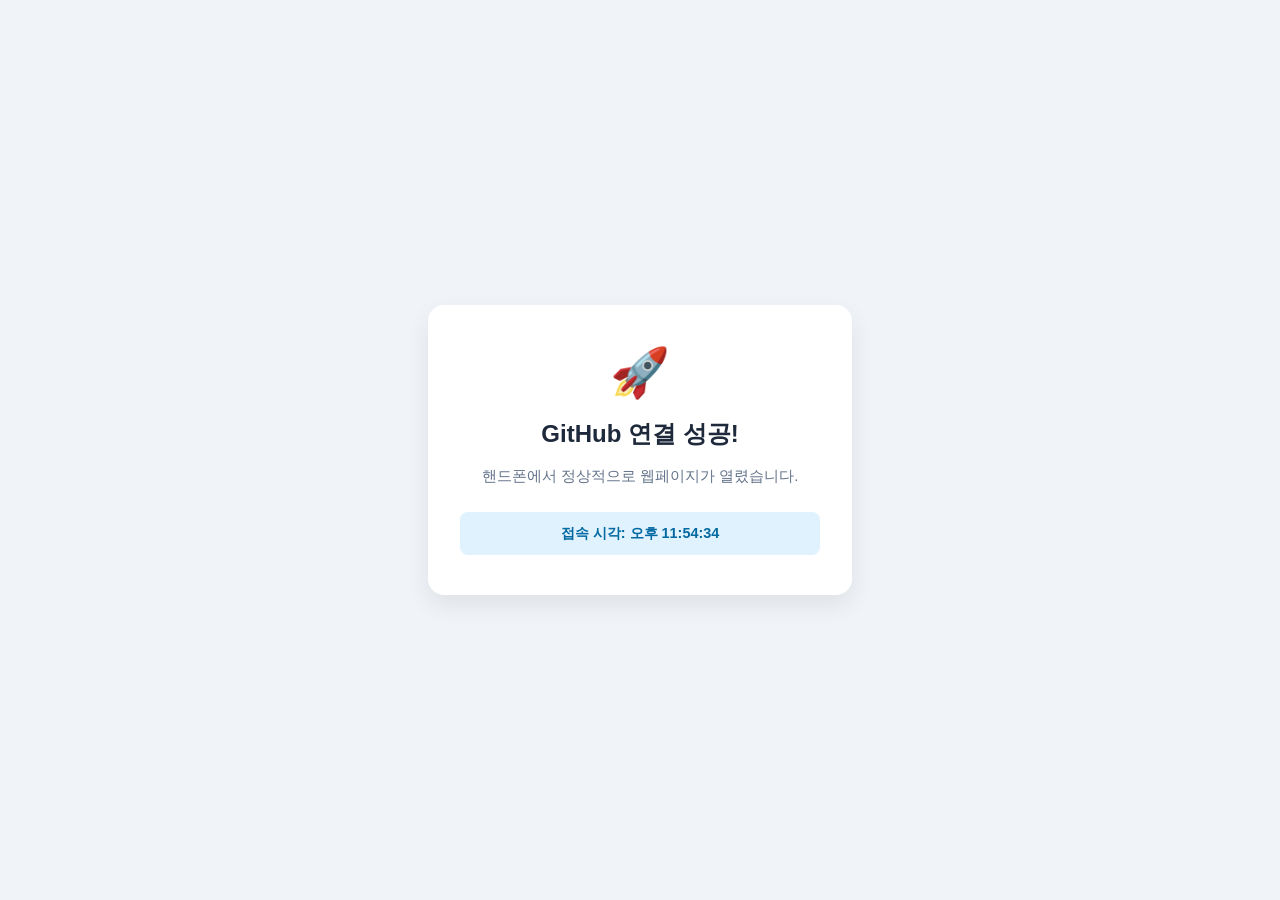
==== index.html @ 426f31ca "Add test index.html" ====
﻿<!DOCTYPE html>
<html lang="ko">
<head>
  <meta charset="UTF-8">
  <meta name="viewport" content="width=device-width, initial-scale=1.0">
  <title>모바일 연동 테스트</title>
  <style>
    body {
      margin: 0;
      padding: 0;
      font-family: -apple-system, BlinkMacSystemFont, "Segoe UI", Roboto, sans-serif;
      background: #f0f4f8;
      display: flex;
      justify-content: center;
      align-items: center;
      min-height: 100vh;
    }
    .card {
      background: white;
      padding: 2.5rem 2rem;
      border-radius: 16px;
      box-shadow: 0 10px 25px rgba(0,0,0,0.08);
      text-align: center;
      max-width: 360px;
      width: 90%;
    }
    .icon { font-size: 3rem; margin-bottom: 1rem; }
    h1 { font-size: 1.5rem; color: #1e293b; margin-bottom: 0.5rem; }
    p { color: #64748b; font-size: 0.95rem; line-height: 1.5; }
    .status {
      margin-top: 1.5rem;
      padding: 0.75rem 1rem;
      background: #e0f2fe;
      color: #0369a1;
      border-radius: 8px;
      font-weight: 600;
      font-size: 0.9rem;
    }
  </style>
</head>
<body>
  <div class="card">
    <div class="icon">🚀</div>
    <h1>GitHub 연결 성공!</h1>
    <p>핸드폰에서 정상적으로 웹페이지가 열렸습니다.</p>
    <div class="status" id="time"></div>
  </div>
  <script>
    document.getElementById('time').textContent = '접속 시각: ' + new Date().toLocaleTimeString('ko-KR');
  </script>
</body>
</html>
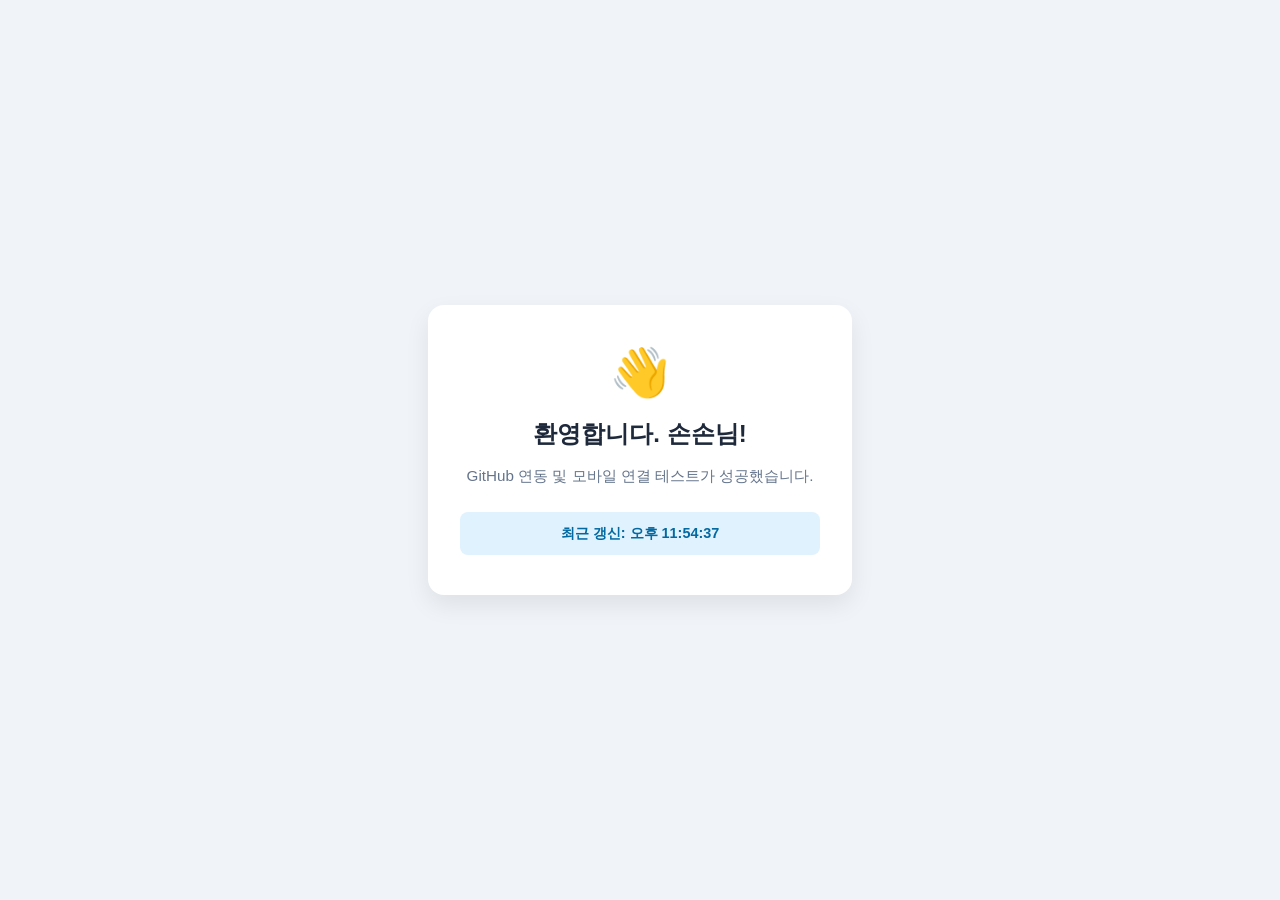
==== commit 70211f3c: "Update greeting message to '환영합니다. 손손님'" ====
--- a/index.html
+++ b/index.html
@@ -40,13 +40,13 @@
 </head>
 <body>
   <div class="card">
-    <div class="icon">🚀</div>
-    <h1>GitHub 연결 성공!</h1>
-    <p>핸드폰에서 정상적으로 웹페이지가 열렸습니다.</p>
+    <div class="icon">👋</div>
+    <h1>환영합니다. 손손님!</h1>
+    <p>GitHub 연동 및 모바일 연결 테스트가 성공했습니다.</p>
     <div class="status" id="time"></div>
   </div>
   <script>
-    document.getElementById('time').textContent = '접속 시각: ' + new Date().toLocaleTimeString('ko-KR');
+    document.getElementById('time').textContent = '최근 갱신: ' + new Date().toLocaleTimeString('ko-KR');
   </script>
 </body>
 </html>
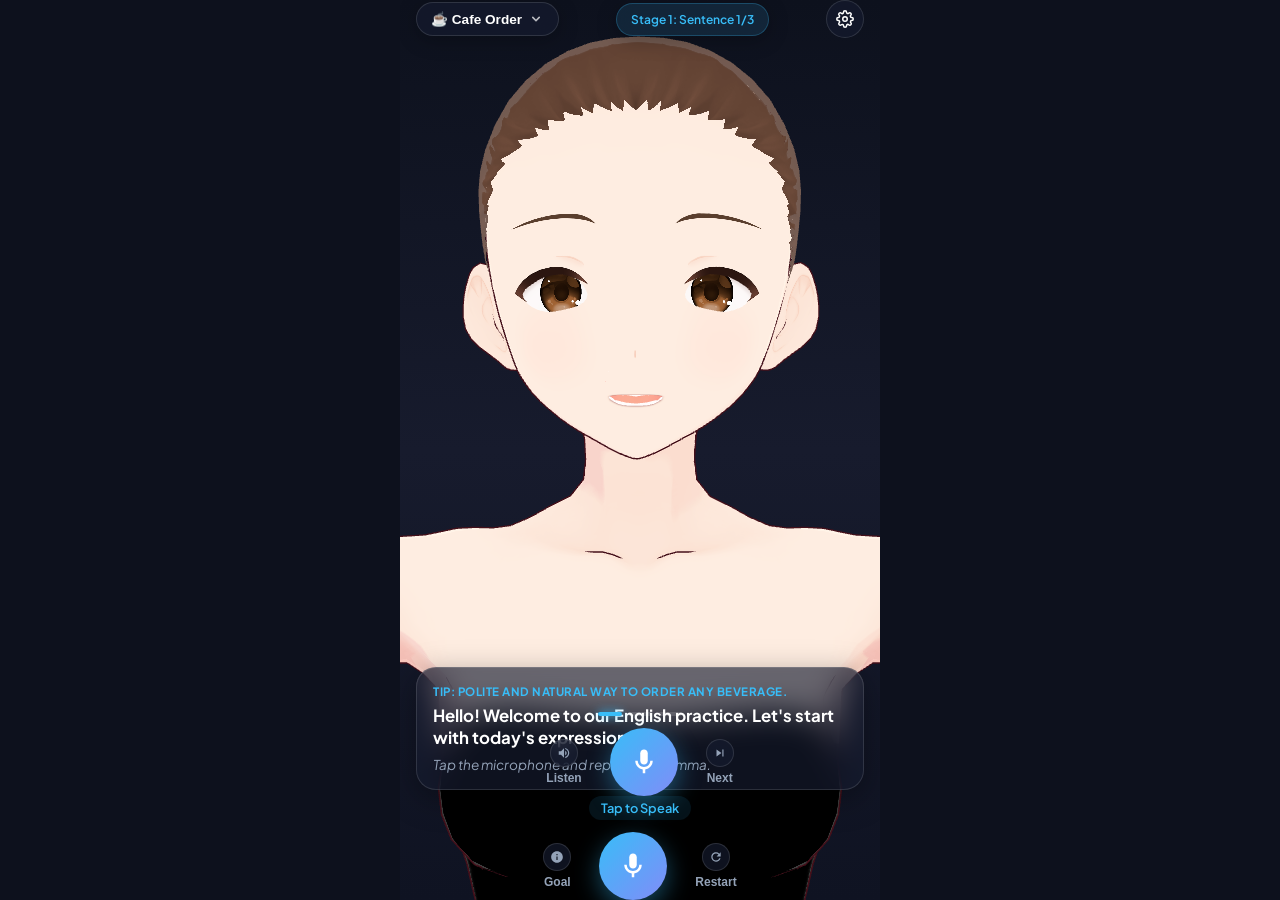
==== commit f48efd6c: "Publish Emma 3D English Tutor app to GitHub Pages" ====
--- a/index.html
+++ b/index.html
@@ -1,52 +1,171 @@
-﻿<!DOCTYPE html>
-<html lang="ko">
+<!DOCTYPE html>
+<html lang="en">
 <head>
   <meta charset="UTF-8">
-  <meta name="viewport" content="width=device-width, initial-scale=1.0">
-  <title>모바일 연동 테스트</title>
-  <style>
-    body {
-      margin: 0;
-      padding: 0;
-      font-family: -apple-system, BlinkMacSystemFont, "Segoe UI", Roboto, sans-serif;
-      background: #f0f4f8;
-      display: flex;
-      justify-content: center;
-      align-items: center;
-      min-height: 100vh;
+  <meta name="viewport" content="width=device-width, initial-scale=1.0, maximum-scale=1.0, user-scalable=no, viewport-fit=cover">
+  <meta name="theme-color" content="#121526">
+  <meta name="apple-mobile-web-app-capable" content="yes">
+  <meta name="apple-mobile-web-app-status-bar-style" content="black-translucent">
+  <title>Emma - 3D English Tutor</title>
+  <link rel="manifest" href="./manifest.json">
+  <link rel="stylesheet" href="./style.css">
+  <link rel="preconnect" href="https://fonts.googleapis.com">
+  <link rel="preconnect" href="https://fonts.gstatic.com" crossorigin>
+  <link href="https://fonts.googleapis.com/css2?family=Plus+Jakarta+Sans:wght@400;600;700;800&display=swap" rel="stylesheet">
+  <script type="importmap">
+  {
+    "imports": {
+      "three": "./lib/three.module.js",
+      "three/addons/loaders/GLTFLoader.js": "./lib/GLTFLoader.js",
+      "@pixiv/three-vrm": "./lib/three-vrm.module.js"
     }
-    .card {
-      background: white;
-      padding: 2.5rem 2rem;
-      border-radius: 16px;
-      box-shadow: 0 10px 25px rgba(0,0,0,0.08);
-      text-align: center;
-      max-width: 360px;
-      width: 90%;
-    }
-    .icon { font-size: 3rem; margin-bottom: 1rem; }
-    h1 { font-size: 1.5rem; color: #1e293b; margin-bottom: 0.5rem; }
-    p { color: #64748b; font-size: 0.95rem; line-height: 1.5; }
-    .status {
-      margin-top: 1.5rem;
-      padding: 0.75rem 1rem;
-      background: #e0f2fe;
-      color: #0369a1;
-      border-radius: 8px;
-      font-weight: 600;
-      font-size: 0.9rem;
-    }
-  </style>
+  }
+  </script>
 </head>
 <body>
-  <div class="card">
-    <div class="icon">👋</div>
-    <h1>환영합니다. 손손님!</h1>
-    <p>GitHub 연동 및 모바일 연결 테스트가 성공했습니다.</p>
-    <div class="status" id="time"></div>
+  <div id="app-container">
+    <!-- Top Floating Header -->
+    <header class="app-header">
+      <button id="topic-select-btn" class="glass-pill topic-badge">
+        <span id="topic-title">☕ Cafe Order</span>
+        <svg class="dropdown-icon" viewBox="0 0 20 20" fill="currentColor">
+          <path fill-rule="evenodd" d="M5.293 7.293a1 1 0 011.414 0L10 10.586l3.293-3.293a1 1 0 111.414 1.414l-4 4a1 1 0 01-1.414 0l-4-4a1 1 0 010-1.414z" clip-rule="evenodd" />
+        </svg>
+      </button>
+
+      <div id="stage-badge" class="glass-pill stage-pill">Stage 1: Sentence 1/3</div>
+
+      <button id="settings-btn" class="glass-icon-btn" aria-label="Settings">
+        <svg viewBox="0 0 24 24" fill="none" stroke="currentColor" stroke-width="2">
+          <circle cx="12" cy="12" r="3"></circle>
+          <path d="M19.4 15a1.65 1.65 0 0 0 .33 1.82l.06.06a2 2 0 1 1-2.83 2.83l-.06-.06a1.65 1.65 0 0 0-1.82-.33 1.65 1.65 0 0 0-1 1.51V21a2 2 0 1 1-4 0v-.09A1.65 1.65 0 0 0 9 19.4a1.65 1.65 0 0 0-1.82.33l-.06.06a2 2 0 1 1-2.83-2.83l.06-.06a1.65 1.65 0 0 0 .33-1.82 1.65 1.65 0 0 0-1.51-1H3a2 2 0 1 1 0-4h.09A1.65 1.65 0 0 0 4.6 9a1.65 1.65 0 0 0-.33-1.82l-.06-.06a2 2 0 1 1 2.83-2.83l.06.06a1.65 1.65 0 0 0 1.82.33H9a1.65 1.65 0 0 0 1-1.51V3a2 2 0 1 1 4 0v.09a1.65 1.65 0 0 0 1 1.51 1.65 1.65 0 0 0 1.82-.33l.06-.06a2 2 0 1 1 2.83 2.83l-.06.06a1.65 1.65 0 0 0-.33 1.82V9a1.65 1.65 0 0 0 1.51 1H21a2 2 0 1 1 0 4h-.09a1.65 1.65 0 0 0-1.51 1z"></path>
+        </svg>
+      </button>
+    </header>
+
+    <!-- 3D Avatar Viewport -->
+    <main class="viewport-stage">
+      <canvas id="vrm-canvas"></canvas>
+    </main>
+
+    <!-- Floating Subtitle Area (100% English Immersion) -->
+    <section class="subtitles-card glass-panel">
+      <div id="tip-text" class="sub-tip">Tip: Loading...</div>
+      <div id="avatar-subtitle" class="avatar-speech">"Welcome! Let's start practicing English."</div>
+      <div id="user-subtitle" class="user-speech">Tap the microphone below to begin.</div>
+    </section>
+
+    <!-- Bottom Controls Dock -->
+    <footer class="bottom-dock">
+      <!-- Stage 1 Controls (Listen & Repeat Mode) -->
+      <div id="stage1-controls" class="controls-row">
+        <div id="step-dots" class="step-dots"></div>
+
+        <div class="main-action-group">
+          <button id="listen-btn" class="glass-round-btn action-side-btn" title="Listen Again">
+            <svg viewBox="0 0 24 24" fill="currentColor"><path d="M3 9v6h4l5 5V4L7 9H3zm13.5 3c0-1.77-1.02-3.29-2.5-4.03v8.05c1.48-.73 2.5-2.25 2.5-4.02zM14 3.23v2.06c2.89.86 5 3.54 5 6.71s-2.11 5.85-5 6.71v2.06c4.01-.91 7-4.49 7-8.77s-2.99-7.86-7-8.77z"/></svg>
+            <span>Listen</span>
+          </button>
+
+          <button id="repeat-mic-btn" class="big-mic-btn" aria-label="Speak">
+            <div class="pulse-ring"></div>
+            <svg class="mic-icon" viewBox="0 0 24 24" fill="currentColor">
+              <path d="M12 14c1.66 0 3-1.34 3-3V5c0-1.66-1.34-3-3-3S9 3.34 9 5v6c0 1.66 1.34 3 3 3z"/>
+              <path d="M17 11c0 2.76-2.24 5-5 5s-5-2.24-5-5H5c0 3.53 2.61 6.43 6 6.92V21h2v-3.08c3.39-.49 6-3.39 6-6.92h-2z"/>
+            </svg>
+          </button>
+
+          <button id="next-sentence-btn" class="glass-round-btn action-side-btn" title="Next Sentence">
+            <svg viewBox="0 0 24 24" fill="currentColor"><path d="M6 18l8.5-6L6 6v12zM16 6v12h2V6h-2z"/></svg>
+            <span>Next</span>
+          </button>
+        </div>
+      </div>
+
+      <!-- Stage 2 Controls (Roleplay Mode) -->
+      <div id="stage2-controls" class="controls-row hidden">
+        <div class="roleplay-status">
+          <span id="mic-status-text">Tap to Speak</span>
+        </div>
+
+        <div class="main-action-group">
+          <button id="goal-hint-btn" class="glass-round-btn action-side-btn" title="Mission Goal">
+            <svg viewBox="0 0 24 24" fill="currentColor"><path d="M12 2C6.48 2 2 6.48 2 12s4.48 10 10 10 10-4.48 10-10S17.52 2 12 2zm1 15h-2v-6h2v6zm0-8h-2V7h2v2z"/></svg>
+            <span>Goal</span>
+          </button>
+
+          <button id="roleplay-mic-btn" class="big-mic-btn" aria-label="Roleplay Voice Chat">
+            <div class="pulse-ring"></div>
+            <svg class="mic-icon" viewBox="0 0 24 24" fill="currentColor">
+              <path d="M12 14c1.66 0 3-1.34 3-3V5c0-1.66-1.34-3-3-3S9 3.34 9 5v6c0 1.66 1.34 3 3 3z"/>
+              <path d="M17 11c0 2.76-2.24 5-5 5s-5-2.24-5-5H5c0 3.53 2.61 6.43 6 6.92V21h2v-3.08c3.39-.49 6-3.39 6-6.92h-2z"/>
+            </svg>
+          </button>
+
+          <button id="reload-roleplay-btn" class="glass-round-btn action-side-btn" onclick="location.reload()" title="Reset">
+            <svg viewBox="0 0 24 24" fill="currentColor"><path d="M17.65 6.35A7.958 7.958 0 0012 4c-4.42 0-7.99 3.58-7.99 8s3.57 8 7.99 8c3.73 0 6.84-2.55 7.73-6h-2.08A5.99 5.99 0 0112 18c-3.31 0-6-2.69-6-6s2.69-6 6-6c1.66 0 3.14.69 4.22 1.78L13 11h7V4l-2.35 2.35z"/></svg>
+            <span>Restart</span>
+          </button>
+        </div>
+      </div>
+    </footer>
+
+    <!-- Loading Overlay -->
+    <div id="loading-overlay" class="overlay">
+      <div class="spinner"></div>
+      <div id="loading-text" class="loading-msg">Starting 3D VRM Engine...</div>
+    </div>
+
+    <!-- Topic Selection Modal -->
+    <div id="topic-modal" class="modal hidden">
+      <div class="modal-backdrop"></div>
+      <div class="modal-sheet">
+        <div class="sheet-header">
+          <h3>Choose Conversation Topic</h3>
+          <button id="close-topic-btn" class="close-btn">&times;</button>
+        </div>
+        <div id="topic-list-container" class="topic-grid"></div>
+      </div>
+    </div>
+
+    <!-- Settings Modal -->
+    <div id="settings-modal" class="modal hidden">
+      <div class="modal-backdrop"></div>
+      <div class="modal-sheet">
+        <div class="sheet-header">
+          <h3>Settings</h3>
+          <button id="close-settings-btn" class="close-btn">&times;</button>
+        </div>
+        <div class="settings-content">
+          <div class="setting-item">
+            <label for="gemini-api-key">Gemini API Key</label>
+            <p class="setting-desc">Used for live conversational roleplay & pronunciation evaluation.</p>
+            <div class="input-row">
+              <input type="password" id="gemini-api-key" placeholder="AIzaSy...">
+              <button id="save-api-key-btn" class="primary-btn">Save</button>
+            </div>
+          </div>
+
+          <div class="setting-item">
+            <label>Custom 3D Avatar (.vrm)</label>
+            <p class="setting-desc">Upload your own .vrm character model from your phone or PC.</p>
+            <input type="file" id="vrm-file-input" accept=".vrm" class="file-input">
+          </div>
+        </div>
+      </div>
+    </div>
   </div>
+
   <script>
-    document.getElementById('time').textContent = '최근 갱신: ' + new Date().toLocaleTimeString('ko-KR');
+    // Fail-safe: Never block the user indefinitely on loading screen
+    setTimeout(function() {
+      var overlay = document.getElementById('loading-overlay');
+      if (overlay && !overlay.classList.contains('hidden')) {
+        console.warn('Safety timeout: Hiding loading overlay');
+        overlay.classList.add('hidden');
+      }
+    }, 6000);
   </script>
+  <script type="module" src="./app.js"></script>
 </body>
 </html>
--- a/style.css
+++ b/style.css
@@ -0,0 +1,476 @@
+:root {
+  --bg-gradient: linear-gradient(180deg, #0d111d 0%, #171b2d 50%, #0f1322 100%);
+  --glass-bg: rgba(22, 28, 48, 0.65);
+  --glass-border: rgba(255, 255, 255, 0.12);
+  --accent-cyan: #38bdf8;
+  --accent-purple: #818cf8;
+  --accent-pink: #f43f5e;
+  --accent-gradient: linear-gradient(135deg, #38bdf8 0%, #818cf8 100%);
+  --text-primary: #ffffff;
+  --text-secondary: #94a3b8;
+  --text-muted: #64748b;
+  --font-family: 'Plus Jakarta Sans', system-ui, -apple-system, sans-serif;
+}
+
+* {
+  box-sizing: border-box;
+  margin: 0;
+  padding: 0;
+  -webkit-tap-highlight-color: transparent;
+  user-select: none;
+}
+
+html, body {
+  width: 100%;
+  height: 100%;
+  overflow: hidden;
+  background: #0d111d;
+  font-family: var(--font-family);
+  color: var(--text-primary);
+}
+
+#app-container {
+  position: relative;
+  width: 100%;
+  height: 100dvh;
+  max-width: 480px;
+  margin: 0 auto;
+  background: var(--bg-gradient);
+  display: flex;
+  flex-direction: column;
+  overflow: hidden;
+}
+
+/* Header */
+.app-header {
+  position: absolute;
+  top: env(safe-area-inset-top, 12px);
+  left: 16px;
+  right: 16px;
+  display: flex;
+  justify-content: space-between;
+  align-items: center;
+  z-index: 20;
+  gap: 8px;
+}
+
+.glass-pill {
+  background: var(--glass-bg);
+  backdrop-filter: blur(12px);
+  -webkit-backdrop-filter: blur(12px);
+  border: 1px solid var(--glass-border);
+  color: var(--text-primary);
+  border-radius: 9999px;
+  padding: 8px 14px;
+  font-size: 0.85rem;
+  font-weight: 600;
+  box-shadow: 0 4px 20px rgba(0, 0, 0, 0.25);
+  display: flex;
+  align-items: center;
+  gap: 6px;
+  cursor: pointer;
+}
+
+.stage-pill {
+  font-size: 0.75rem;
+  color: var(--accent-cyan);
+  background: rgba(56, 189, 248, 0.12);
+  border-color: rgba(56, 189, 248, 0.25);
+}
+
+.dropdown-icon {
+  width: 16px;
+  height: 16px;
+  opacity: 0.7;
+}
+
+.glass-icon-btn {
+  width: 38px;
+  height: 38px;
+  border-radius: 50%;
+  background: var(--glass-bg);
+  backdrop-filter: blur(12px);
+  -webkit-backdrop-filter: blur(12px);
+  border: 1px solid var(--glass-border);
+  color: var(--text-primary);
+  display: flex;
+  align-items: center;
+  justify-content: center;
+  cursor: pointer;
+}
+
+.glass-icon-btn svg {
+  width: 18px;
+  height: 18px;
+}
+
+/* 3D Viewport */
+.viewport-stage {
+  flex: 1;
+  width: 100%;
+  height: 100%;
+  position: relative;
+}
+
+#vrm-canvas {
+  width: 100%;
+  height: 100%;
+  display: block;
+}
+
+/* Subtitle Card */
+.subtitles-card {
+  position: absolute;
+  bottom: calc(110px + env(safe-area-inset-bottom, 12px));
+  left: 16px;
+  right: 16px;
+  background: var(--glass-bg);
+  backdrop-filter: blur(16px);
+  -webkit-backdrop-filter: blur(16px);
+  border: 1px solid var(--glass-border);
+  border-radius: 20px;
+  padding: 16px;
+  box-shadow: 0 8px 32px rgba(0, 0, 0, 0.35);
+  z-index: 20;
+  display: flex;
+  flex-direction: column;
+  gap: 6px;
+}
+
+.sub-tip {
+  font-size: 0.72rem;
+  color: var(--accent-cyan);
+  font-weight: 700;
+  text-transform: uppercase;
+  letter-spacing: 0.5px;
+}
+
+.avatar-speech {
+  font-size: 1.05rem;
+  font-weight: 700;
+  line-height: 1.35;
+  color: #ffffff;
+}
+
+.user-speech {
+  font-size: 0.85rem;
+  color: var(--text-secondary);
+  font-style: italic;
+}
+
+/* Bottom Controls Dock */
+.bottom-dock {
+  position: absolute;
+  bottom: env(safe-area-inset-bottom, 14px);
+  left: 16px;
+  right: 16px;
+  z-index: 20;
+}
+
+.controls-row {
+  display: flex;
+  flex-direction: column;
+  align-items: center;
+  gap: 12px;
+}
+
+.step-dots {
+  display: flex;
+  gap: 6px;
+}
+
+.dot {
+  width: 24px;
+  height: 4px;
+  border-radius: 2px;
+  background: rgba(255, 255, 255, 0.15);
+  transition: all 0.3s ease;
+}
+
+.dot.active {
+  background: var(--accent-cyan);
+  box-shadow: 0 0 10px var(--accent-cyan);
+}
+
+.dot.completed {
+  background: var(--accent-purple);
+}
+
+.main-action-group {
+  display: flex;
+  align-items: center;
+  justify-content: center;
+  gap: 28px;
+  width: 100%;
+}
+
+.action-side-btn {
+  display: flex;
+  flex-direction: column;
+  align-items: center;
+  gap: 4px;
+  background: none;
+  border: none;
+  color: var(--text-secondary);
+  cursor: pointer;
+  transition: transform 0.15s, color 0.15s;
+}
+
+.action-side-btn svg {
+  width: 28px;
+  height: 28px;
+  padding: 6px;
+  background: var(--glass-bg);
+  border: 1px solid var(--glass-border);
+  border-radius: 50%;
+  backdrop-filter: blur(8px);
+}
+
+.action-side-btn span {
+  font-size: 0.75rem;
+  font-weight: 600;
+}
+
+.action-side-btn:active {
+  transform: scale(0.92);
+  color: var(--accent-cyan);
+}
+
+/* Big Mic Button */
+.big-mic-btn {
+  position: relative;
+  width: 68px;
+  height: 68px;
+  border-radius: 50%;
+  border: none;
+  background: var(--accent-gradient);
+  color: #ffffff;
+  display: flex;
+  align-items: center;
+  justify-content: center;
+  box-shadow: 0 8px 24px rgba(56, 189, 248, 0.4);
+  cursor: pointer;
+  transition: transform 0.2s cubic-bezier(0.34, 1.56, 0.64, 1);
+}
+
+.big-mic-btn .mic-icon {
+  width: 30px;
+  height: 30px;
+  z-index: 2;
+}
+
+.big-mic-btn:active {
+  transform: scale(0.92);
+}
+
+.big-mic-btn.recording {
+  background: linear-gradient(135deg, #f43f5e 0%, #e11d48 100%);
+  box-shadow: 0 8px 24px rgba(244, 63, 94, 0.5);
+}
+
+.big-mic-btn.recording .pulse-ring {
+  position: absolute;
+  top: -6px;
+  left: -6px;
+  right: -6px;
+  bottom: -6px;
+  border-radius: 50%;
+  border: 2px solid #f43f5e;
+  animation: pulse 1.2s infinite;
+}
+
+@keyframes pulse {
+  0% { transform: scale(0.95); opacity: 0.9; }
+  50% { transform: scale(1.15); opacity: 0.3; }
+  100% { transform: scale(0.95); opacity: 0.9; }
+}
+
+.roleplay-status {
+  font-size: 0.8rem;
+  font-weight: 600;
+  color: var(--accent-cyan);
+  background: rgba(56, 189, 248, 0.1);
+  padding: 4px 12px;
+  border-radius: 999px;
+}
+
+/* Modals */
+.modal {
+  position: fixed;
+  inset: 0;
+  z-index: 100;
+  display: flex;
+  align-items: flex-end;
+  justify-content: center;
+}
+
+.modal.hidden {
+  display: none;
+}
+
+.modal-backdrop {
+  position: absolute;
+  inset: 0;
+  background: rgba(0, 0, 0, 0.65);
+  backdrop-filter: blur(4px);
+}
+
+.modal-sheet {
+  position: relative;
+  width: 100%;
+  max-width: 480px;
+  background: #181d31;
+  border-top-left-radius: 24px;
+  border-top-right-radius: 24px;
+  padding: 24px 20px calc(24px + env(safe-area-inset-bottom, 12px));
+  box-shadow: 0 -10px 40px rgba(0, 0, 0, 0.5);
+  z-index: 101;
+  border-top: 1px solid var(--glass-border);
+}
+
+.sheet-header {
+  display: flex;
+  justify-content: space-between;
+  align-items: center;
+  margin-bottom: 20px;
+}
+
+.sheet-header h3 {
+  font-size: 1.15rem;
+  font-weight: 700;
+}
+
+.close-btn {
+  background: none;
+  border: none;
+  color: var(--text-secondary);
+  font-size: 1.6rem;
+  cursor: pointer;
+}
+
+/* Topic Grid */
+.topic-grid {
+  display: flex;
+  flex-direction: column;
+  gap: 10px;
+}
+
+.topic-card {
+  display: flex;
+  align-items: center;
+  gap: 14px;
+  padding: 12px 14px;
+  border-radius: 14px;
+  background: rgba(255, 255, 255, 0.04);
+  border: 1px solid rgba(255, 255, 255, 0.08);
+  cursor: pointer;
+}
+
+.topic-card.selected {
+  border-color: var(--accent-cyan);
+  background: rgba(56, 189, 248, 0.12);
+}
+
+.topic-emoji {
+  font-size: 1.8rem;
+}
+
+.topic-info h4 {
+  font-size: 0.95rem;
+  font-weight: 700;
+}
+
+.topic-info p {
+  font-size: 0.78rem;
+  color: var(--text-secondary);
+  margin-top: 2px;
+}
+
+/* Settings Inputs */
+.settings-content {
+  display: flex;
+  flex-direction: column;
+  gap: 18px;
+}
+
+.setting-item label {
+  font-size: 0.88rem;
+  font-weight: 700;
+  display: block;
+}
+
+.setting-desc {
+  font-size: 0.75rem;
+  color: var(--text-secondary);
+  margin: 4px 0 8px;
+}
+
+.input-row {
+  display: flex;
+  gap: 8px;
+}
+
+.input-row input {
+  flex: 1;
+  background: rgba(255, 255, 255, 0.07);
+  border: 1px solid var(--glass-border);
+  border-radius: 10px;
+  padding: 10px 12px;
+  color: #fff;
+  font-size: 0.85rem;
+  outline: none;
+}
+
+.primary-btn {
+  background: var(--accent-gradient);
+  border: none;
+  color: #fff;
+  border-radius: 10px;
+  padding: 0 16px;
+  font-weight: 600;
+  cursor: pointer;
+}
+
+.file-input {
+  width: 100%;
+  font-size: 0.8rem;
+  color: var(--text-secondary);
+}
+
+/* Overlay */
+.overlay {
+  position: absolute;
+  inset: 0;
+  background: rgba(13, 17, 29, 0.92);
+  display: flex;
+  flex-direction: column;
+  align-items: center;
+  justify-content: center;
+  gap: 16px;
+  z-index: 1000;
+  transition: opacity 0.3s ease;
+}
+
+.overlay.hidden {
+  opacity: 0;
+  pointer-events: none;
+}
+
+.spinner {
+  width: 44px;
+  height: 44px;
+  border: 3px solid rgba(255, 255, 255, 0.1);
+  border-top-color: var(--accent-cyan);
+  border-radius: 50%;
+  animation: spin 0.8s linear infinite;
+}
+
+@keyframes spin {
+  to { transform: rotate(360deg); }
+}
+
+.loading-msg {
+  font-size: 0.9rem;
+  font-weight: 600;
+  color: var(--text-secondary);
+}
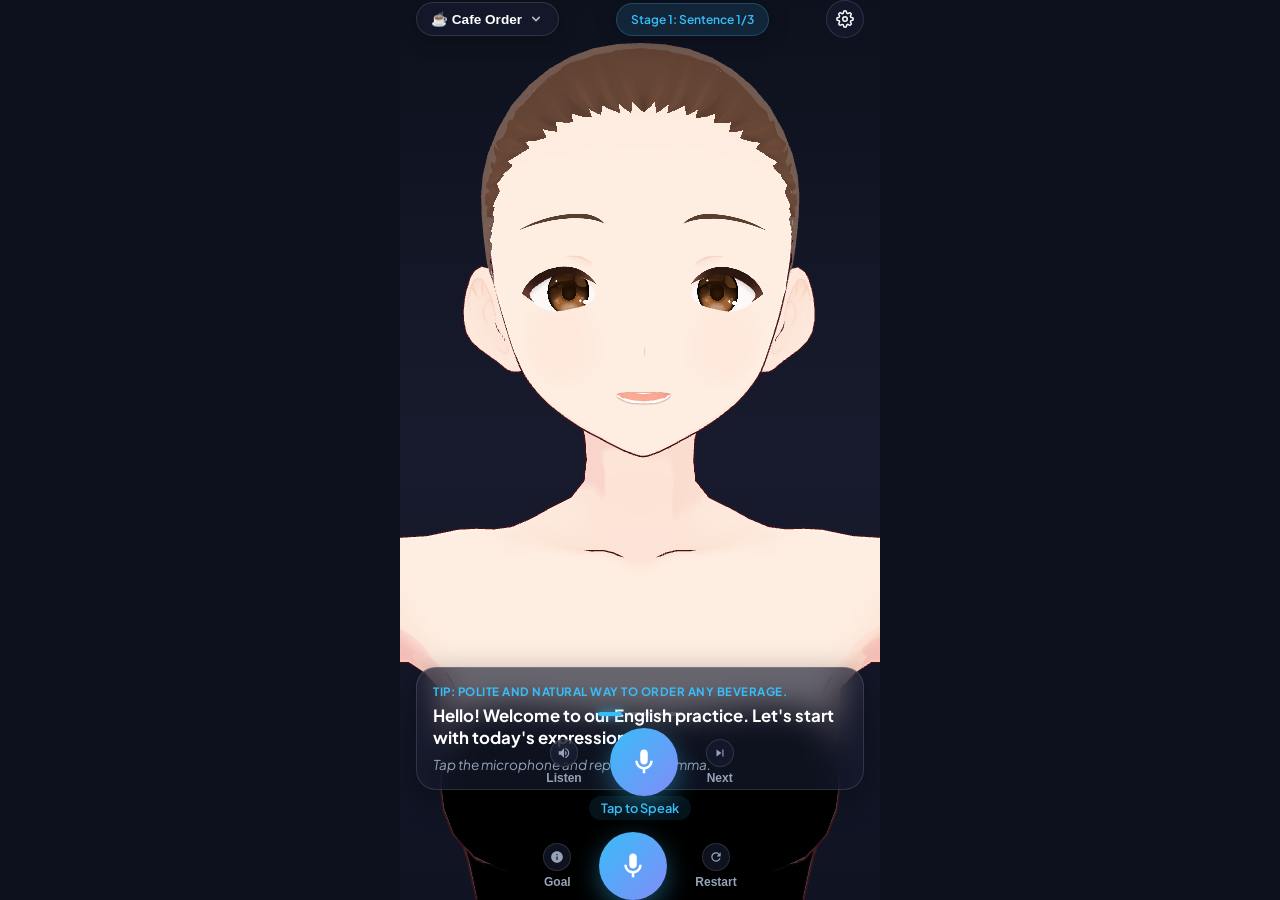
==== commit c41e9e37: "Move Emma 3D English Tutor into english/ directory under program repository" ====
--- a/index.html
+++ b/index.html
@@ -1,171 +1,12 @@
-<!DOCTYPE html>
-<html lang="en">
+﻿<!DOCTYPE html>
+<html>
 <head>
-  <meta charset="UTF-8">
-  <meta name="viewport" content="width=device-width, initial-scale=1.0, maximum-scale=1.0, user-scalable=no, viewport-fit=cover">
-  <meta name="theme-color" content="#121526">
-  <meta name="apple-mobile-web-app-capable" content="yes">
-  <meta name="apple-mobile-web-app-status-bar-style" content="black-translucent">
-  <title>Emma - 3D English Tutor</title>
-  <link rel="manifest" href="./manifest.json">
-  <link rel="stylesheet" href="./style.css">
-  <link rel="preconnect" href="https://fonts.googleapis.com">
-  <link rel="preconnect" href="https://fonts.gstatic.com" crossorigin>
-  <link href="https://fonts.googleapis.com/css2?family=Plus+Jakarta+Sans:wght@400;600;700;800&display=swap" rel="stylesheet">
-  <script type="importmap">
-  {
-    "imports": {
-      "three": "./lib/three.module.js",
-      "three/addons/loaders/GLTFLoader.js": "./lib/GLTFLoader.js",
-      "@pixiv/three-vrm": "./lib/three-vrm.module.js"
-    }
-  }
-  </script>
+  <meta charset="utf-8">
+  <meta http-equiv="refresh" content="0; url=./english/">
+  <script>window.location.href = './english/';</script>
+  <title>Emma 3D English Tutor</title>
 </head>
 <body>
-  <div id="app-container">
-    <!-- Top Floating Header -->
-    <header class="app-header">
-      <button id="topic-select-btn" class="glass-pill topic-badge">
-        <span id="topic-title">☕ Cafe Order</span>
-        <svg class="dropdown-icon" viewBox="0 0 20 20" fill="currentColor">
-          <path fill-rule="evenodd" d="M5.293 7.293a1 1 0 011.414 0L10 10.586l3.293-3.293a1 1 0 111.414 1.414l-4 4a1 1 0 01-1.414 0l-4-4a1 1 0 010-1.414z" clip-rule="evenodd" />
-        </svg>
-      </button>
-
-      <div id="stage-badge" class="glass-pill stage-pill">Stage 1: Sentence 1/3</div>
-
-      <button id="settings-btn" class="glass-icon-btn" aria-label="Settings">
-        <svg viewBox="0 0 24 24" fill="none" stroke="currentColor" stroke-width="2">
-          <circle cx="12" cy="12" r="3"></circle>
-          <path d="M19.4 15a1.65 1.65 0 0 0 .33 1.82l.06.06a2 2 0 1 1-2.83 2.83l-.06-.06a1.65 1.65 0 0 0-1.82-.33 1.65 1.65 0 0 0-1 1.51V21a2 2 0 1 1-4 0v-.09A1.65 1.65 0 0 0 9 19.4a1.65 1.65 0 0 0-1.82.33l-.06.06a2 2 0 1 1-2.83-2.83l.06-.06a1.65 1.65 0 0 0 .33-1.82 1.65 1.65 0 0 0-1.51-1H3a2 2 0 1 1 0-4h.09A1.65 1.65 0 0 0 4.6 9a1.65 1.65 0 0 0-.33-1.82l-.06-.06a2 2 0 1 1 2.83-2.83l.06.06a1.65 1.65 0 0 0 1.82.33H9a1.65 1.65 0 0 0 1-1.51V3a2 2 0 1 1 4 0v.09a1.65 1.65 0 0 0 1 1.51 1.65 1.65 0 0 0 1.82-.33l.06-.06a2 2 0 1 1 2.83 2.83l-.06.06a1.65 1.65 0 0 0-.33 1.82V9a1.65 1.65 0 0 0 1.51 1H21a2 2 0 1 1 0 4h-.09a1.65 1.65 0 0 0-1.51 1z"></path>
-        </svg>
-      </button>
-    </header>
-
-    <!-- 3D Avatar Viewport -->
-    <main class="viewport-stage">
-      <canvas id="vrm-canvas"></canvas>
-    </main>
-
-    <!-- Floating Subtitle Area (100% English Immersion) -->
-    <section class="subtitles-card glass-panel">
-      <div id="tip-text" class="sub-tip">Tip: Loading...</div>
-      <div id="avatar-subtitle" class="avatar-speech">"Welcome! Let's start practicing English."</div>
-      <div id="user-subtitle" class="user-speech">Tap the microphone below to begin.</div>
-    </section>
-
-    <!-- Bottom Controls Dock -->
-    <footer class="bottom-dock">
-      <!-- Stage 1 Controls (Listen & Repeat Mode) -->
-      <div id="stage1-controls" class="controls-row">
-        <div id="step-dots" class="step-dots"></div>
-
-        <div class="main-action-group">
-          <button id="listen-btn" class="glass-round-btn action-side-btn" title="Listen Again">
-            <svg viewBox="0 0 24 24" fill="currentColor"><path d="M3 9v6h4l5 5V4L7 9H3zm13.5 3c0-1.77-1.02-3.29-2.5-4.03v8.05c1.48-.73 2.5-2.25 2.5-4.02zM14 3.23v2.06c2.89.86 5 3.54 5 6.71s-2.11 5.85-5 6.71v2.06c4.01-.91 7-4.49 7-8.77s-2.99-7.86-7-8.77z"/></svg>
-            <span>Listen</span>
-          </button>
-
-          <button id="repeat-mic-btn" class="big-mic-btn" aria-label="Speak">
-            <div class="pulse-ring"></div>
-            <svg class="mic-icon" viewBox="0 0 24 24" fill="currentColor">
-              <path d="M12 14c1.66 0 3-1.34 3-3V5c0-1.66-1.34-3-3-3S9 3.34 9 5v6c0 1.66 1.34 3 3 3z"/>
-              <path d="M17 11c0 2.76-2.24 5-5 5s-5-2.24-5-5H5c0 3.53 2.61 6.43 6 6.92V21h2v-3.08c3.39-.49 6-3.39 6-6.92h-2z"/>
-            </svg>
-          </button>
-
-          <button id="next-sentence-btn" class="glass-round-btn action-side-btn" title="Next Sentence">
-            <svg viewBox="0 0 24 24" fill="currentColor"><path d="M6 18l8.5-6L6 6v12zM16 6v12h2V6h-2z"/></svg>
-            <span>Next</span>
-          </button>
-        </div>
-      </div>
-
-      <!-- Stage 2 Controls (Roleplay Mode) -->
-      <div id="stage2-controls" class="controls-row hidden">
-        <div class="roleplay-status">
-          <span id="mic-status-text">Tap to Speak</span>
-        </div>
-
-        <div class="main-action-group">
-          <button id="goal-hint-btn" class="glass-round-btn action-side-btn" title="Mission Goal">
-            <svg viewBox="0 0 24 24" fill="currentColor"><path d="M12 2C6.48 2 2 6.48 2 12s4.48 10 10 10 10-4.48 10-10S17.52 2 12 2zm1 15h-2v-6h2v6zm0-8h-2V7h2v2z"/></svg>
-            <span>Goal</span>
-          </button>
-
-          <button id="roleplay-mic-btn" class="big-mic-btn" aria-label="Roleplay Voice Chat">
-            <div class="pulse-ring"></div>
-            <svg class="mic-icon" viewBox="0 0 24 24" fill="currentColor">
-              <path d="M12 14c1.66 0 3-1.34 3-3V5c0-1.66-1.34-3-3-3S9 3.34 9 5v6c0 1.66 1.34 3 3 3z"/>
-              <path d="M17 11c0 2.76-2.24 5-5 5s-5-2.24-5-5H5c0 3.53 2.61 6.43 6 6.92V21h2v-3.08c3.39-.49 6-3.39 6-6.92h-2z"/>
-            </svg>
-          </button>
-
-          <button id="reload-roleplay-btn" class="glass-round-btn action-side-btn" onclick="location.reload()" title="Reset">
-            <svg viewBox="0 0 24 24" fill="currentColor"><path d="M17.65 6.35A7.958 7.958 0 0012 4c-4.42 0-7.99 3.58-7.99 8s3.57 8 7.99 8c3.73 0 6.84-2.55 7.73-6h-2.08A5.99 5.99 0 0112 18c-3.31 0-6-2.69-6-6s2.69-6 6-6c1.66 0 3.14.69 4.22 1.78L13 11h7V4l-2.35 2.35z"/></svg>
-            <span>Restart</span>
-          </button>
-        </div>
-      </div>
-    </footer>
-
-    <!-- Loading Overlay -->
-    <div id="loading-overlay" class="overlay">
-      <div class="spinner"></div>
-      <div id="loading-text" class="loading-msg">Starting 3D VRM Engine...</div>
-    </div>
-
-    <!-- Topic Selection Modal -->
-    <div id="topic-modal" class="modal hidden">
-      <div class="modal-backdrop"></div>
-      <div class="modal-sheet">
-        <div class="sheet-header">
-          <h3>Choose Conversation Topic</h3>
-          <button id="close-topic-btn" class="close-btn">&times;</button>
-        </div>
-        <div id="topic-list-container" class="topic-grid"></div>
-      </div>
-    </div>
-
-    <!-- Settings Modal -->
-    <div id="settings-modal" class="modal hidden">
-      <div class="modal-backdrop"></div>
-      <div class="modal-sheet">
-        <div class="sheet-header">
-          <h3>Settings</h3>
-          <button id="close-settings-btn" class="close-btn">&times;</button>
-        </div>
-        <div class="settings-content">
-          <div class="setting-item">
-            <label for="gemini-api-key">Gemini API Key</label>
-            <p class="setting-desc">Used for live conversational roleplay & pronunciation evaluation.</p>
-            <div class="input-row">
-              <input type="password" id="gemini-api-key" placeholder="AIzaSy...">
-              <button id="save-api-key-btn" class="primary-btn">Save</button>
-            </div>
-          </div>
-
-          <div class="setting-item">
-            <label>Custom 3D Avatar (.vrm)</label>
-            <p class="setting-desc">Upload your own .vrm character model from your phone or PC.</p>
-            <input type="file" id="vrm-file-input" accept=".vrm" class="file-input">
-          </div>
-        </div>
-      </div>
-    </div>
-  </div>
-
-  <script>
-    // Fail-safe: Never block the user indefinitely on loading screen
-    setTimeout(function() {
-      var overlay = document.getElementById('loading-overlay');
-      if (overlay && !overlay.classList.contains('hidden')) {
-        console.warn('Safety timeout: Hiding loading overlay');
-        overlay.classList.add('hidden');
-      }
-    }, 6000);
-  </script>
-  <script type="module" src="./app.js"></script>
+  <p>Connecting to <a href="./english/">Emma 3D English Tutor</a>...</p>
 </body>
 </html>
